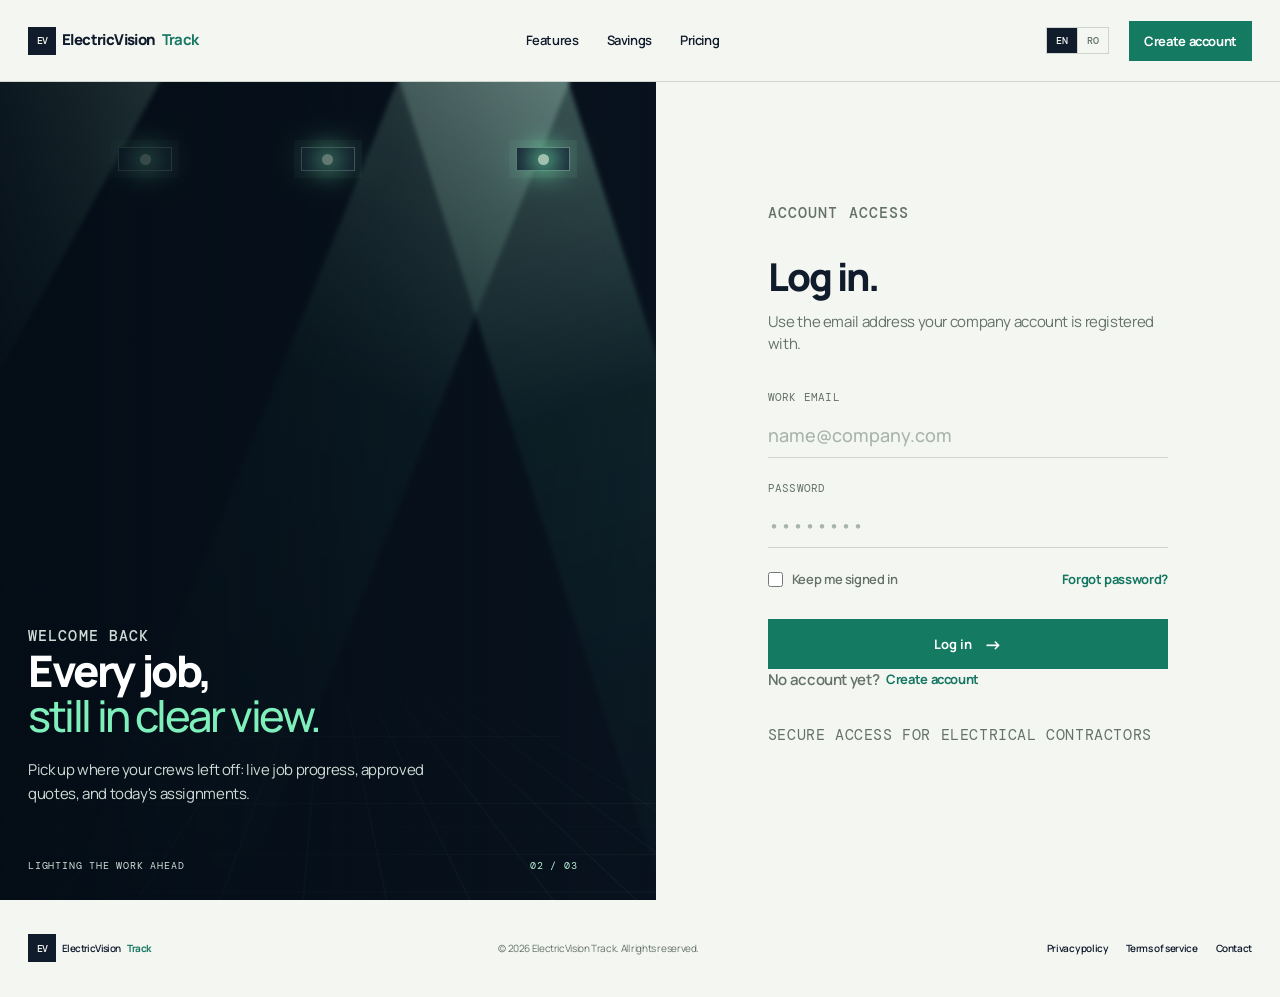
==== site/login.html @ 55ad73ba "Add login page in the site style with EN/RO localization" ====
<!doctype html>
<html lang="en">
  <head>
    <meta charset="UTF-8">
    <meta name="viewport" content="width=device-width, initial-scale=1.0">
    <meta name="description" data-i18n="login.meta.description" content="Log in to ElectricVision Track to manage quotes, crews, materials, and job progress.">
    <title data-i18n="login.meta.title">Log in · ElectricVision Track</title>
    <link rel="stylesheet" href="./styles.css">
  </head>
  <body class="ev-page">
    <header class="ev-nav">
      <a class="ev-brand" href="/" data-i18n-aria="brand.aria" aria-label="ElectricVision Track home"><span>EV</span> ElectricVision <b>Track</b></a>
      <nav class="ev-menu" data-i18n-aria="nav.aria" aria-label="Main navigation">
        <a href="/#features" data-i18n="nav.features">Features</a>
        <a href="/#savings" data-i18n="nav.savings">Savings</a>
        <a href="/#pricing" data-i18n="nav.pricing">Pricing</a>
      </nav>
      <div class="ev-nav-actions">
        <div class="ev-lang" data-i18n-aria="lang.aria" role="group" aria-label="Language">
          <button type="button" data-lang="en" aria-pressed="true">EN</button>
          <button type="button" data-lang="ro" aria-pressed="false">RO</button>
        </div>
        <a class="ev-button ev-button-small" href="https://app.dimensionvisiontrack.com/register" data-i18n="nav.cta">Create account</a>
      </div>
    </header>

    <main class="ev-auth">
      <section class="ev-auth-visual">
        <div class="ev-light-installation" data-i18n-aria="hero.lights" aria-label="Animated installation of architectural lights">
          <div class="ev-light-grid"></div>
          <i class="ev-beam ev-beam-one"></i>
          <i class="ev-beam ev-beam-two"></i>
          <i class="ev-beam ev-beam-three"></i>
          <div class="ev-fixture ev-fixture-one"><i></i></div>
          <div class="ev-fixture ev-fixture-two"><i></i></div>
          <div class="ev-fixture ev-fixture-three"><i></i></div>
        </div>
        <div class="ev-auth-visual-copy">
          <p class="ev-eyebrow" data-i18n="login.eyebrow">Welcome back</p>
          <h2 data-i18n="login.visualTitle1">Every job,<br><em data-i18n="login.visualTitle2">still in clear view.</em></h2>
          <p data-i18n="login.visualBody">Pick up where your crews left off: live job progress, approved quotes, and today's assignments.</p>
        </div>
        <div class="ev-light-caption"><span data-i18n="hero.caption">LIGHTING THE WORK AHEAD</span><b>02 / 03</b></div>
      </section>

      <section class="ev-auth-form">
        <div class="ev-auth-card">
          <p class="ev-eyebrow" data-i18n="login.formEyebrow">Account access</p>
          <h1 data-i18n="login.title">Log in.</h1>
          <p data-i18n="login.lede">Use the email address your company account is registered with.</p>

          <form method="post" action="https://app.dimensionvisiontrack.com/login">
            <label class="ev-field">
              <span data-i18n="login.email">Work email</span>
              <input type="email" name="email" autocomplete="email" required data-i18n-placeholder="login.emailPlaceholder" placeholder="name@company.com">
            </label>
            <label class="ev-field">
              <span data-i18n="login.password">Password</span>
              <input type="password" name="password" autocomplete="current-password" required placeholder="••••••••">
            </label>

            <div class="ev-auth-row">
              <label class="ev-remember">
                <input type="checkbox" name="remember">
                <span data-i18n="login.remember">Keep me signed in</span>
              </label>
              <a class="ev-auth-link" href="https://app.dimensionvisiontrack.com/forgot-password" data-i18n="login.forgot">Forgot password?</a>
            </div>

            <button class="ev-button" type="submit" data-i18n="login.submit">Log in <span>&#8594;</span></button>
          </form>

          <p class="ev-auth-alt">
            <span data-i18n="login.noAccount">No account yet?</span>
            <a class="ev-auth-link" href="https://app.dimensionvisiontrack.com/register" data-i18n="nav.cta">Create account</a>
          </p>
          <p class="ev-auth-note" data-i18n="login.note">SECURE ACCESS FOR ELECTRICAL CONTRACTORS</p>
        </div>
      </section>
    </main>

    <footer class="ev-footer">
      <a class="ev-brand" href="/"><span>EV</span> ElectricVision <b>Track</b></a>
      <p data-i18n="footer.rights">&copy; 2026 ElectricVision Track. All rights reserved.</p>
      <div>
        <a href="/privacy" data-i18n="footer.privacy">Privacy policy</a>
        <a href="/terms" data-i18n="footer.terms">Terms of service</a>
        <a href="mailto:polimoga@gmail.com" data-i18n="footer.contact">Contact</a>
      </div>
    </footer>

    <script src="./i18n.js"></script>
  </body>
</html>
---- site/styles.css ----
@import url('https://fonts.googleapis.com/css2?family=DM+Mono:wght@400;500&family=Manrope:wght@400;500;600;700;800&display=swap');

:root { --ev-ink: #101b2b; --ev-paper: #f4f6f2; --ev-mint: #b7f2d0; --ev-line: #ced5cf; --ev-muted: #647169; }

* { box-sizing: border-box; }

html { scroll-behavior: smooth; background: var(--ev-paper); }

body.ev-page { margin: 0; color: var(--ev-ink); background: var(--ev-paper); font-family: Manrope, Arial, sans-serif; font-size: 17px; line-height: 1.47059; letter-spacing: -.022em; font-synthesis: none; -webkit-font-smoothing: antialiased; -moz-osx-font-smoothing: grayscale; }

.ev-nav { height: 82px; padding: 0 max(28px, calc((100vw - 1240px) / 2)); display: flex; align-items: center; justify-content: space-between; border-bottom: 1px solid var(--ev-line); background: rgba(244,246,242,.95); position: sticky; top: 0; z-index: 4; }

.ev-brand { color: var(--ev-ink); font-size: 15px; font-weight: 800; text-decoration: none; letter-spacing: -.6px; display: flex; align-items: center; gap: 6px; }

.ev-brand span { display: inline-flex; align-items: center; justify-content: center; width: 28px; height: 28px; color: var(--ev-paper); background: var(--ev-ink); font: 500 10px 'DM Mono', monospace; letter-spacing: -1px; }

.ev-brand b { color: #157761; }

.ev-menu,.ev-nav-actions,.ev-hero-actions,.ev-footer div { display: flex; align-items: center; gap: 28px; }

.ev-menu a,.ev-login,.ev-footer a { color: var(--ev-ink); text-decoration: none; font-size: 13px; font-weight: 600; }

.ev-menu a:hover,.ev-login:hover,.ev-footer a:hover { color: #157761; }

.ev-button { background: #147a62; color: white; font: 700 13px Manrope, sans-serif; text-decoration: none; padding: 14px 19px; display: inline-flex; gap: 18px; align-items: center; justify-content: space-between; border: 0; cursor: pointer; }

.ev-button:hover { background: #0f624e; }

.ev-button-small { padding: 11px 15px; }

.ev-button span { font-size: 18px; line-height: 12px; }

.ev-button-light { background: var(--ev-mint); color: var(--ev-ink); }

.ev-button-light:hover { background: #d5fbe3; }

.ev-hero { min-height: calc(100vh - 82px); padding: 94px max(28px, calc((100vw - 1240px) / 2)); position: relative; display: flex; align-items: center; overflow: hidden; background: #09131f; }

.ev-hero-copy { z-index: 2; max-width: 590px; }

.ev-eyebrow { color: #167963; font: 500 11px 'DM Mono', monospace; letter-spacing: 1.1px; text-transform: uppercase; margin: 0 0 22px; }

.ev-hero .ev-eyebrow { color: var(--ev-mint); }

.ev-hero h1,.ev-section h2,.ev-savings h2,.ev-final h2 { font-size: clamp(48px, 5.35vw, 76px); letter-spacing: -4.5px; line-height: 1.02; margin: 0; font-weight: 800; }

.ev-hero h1 { color: white; }

.ev-hero h1 em,.ev-savings h2 em { font-weight: 500; color: #7ff0bb; }

.ev-lede { max-width: 490px; color: #d3e0dc; font-size: 17px; line-height: 1.65; margin: 28px 0 32px; }

.ev-text-link { color: white; font-size: 13px; font-weight: 700; text-decoration: none; }

.ev-text-link:hover { color: var(--ev-mint); }

.ev-text-link span { color: var(--ev-mint); font-size: 18px; margin-left: 8px; }

.ev-result-line,.ev-losses div { display: flex; justify-content: space-between; align-items: center; }

.ev-light-installation { position: absolute; inset: 0; overflow: hidden; background: #09131f; isolation: isolate; }

.ev-light-installation::after { content: ''; position: absolute; inset: 0; z-index: 1; background: linear-gradient(90deg, rgba(4,13,22,.94) 0%, rgba(4,13,22,.68) 38%, rgba(4,13,22,.05) 72%); }

.ev-light-grid { position: absolute; inset: 0; opacity: .35; background-image: linear-gradient(rgba(176, 242, 208, .14) 1px, transparent 1px), linear-gradient(90deg, rgba(176, 242, 208, .14) 1px, transparent 1px); background-size: 52px 52px; transform: perspective(450px) rotateX(57deg) scale(1.6) translateY(80px); transform-origin: center bottom; }

.ev-beam { position: absolute; width: 160px; height: 130vh; top: -26vh; background: linear-gradient(180deg, rgba(199,255,224,.8), rgba(75,231,174,.1) 50%, transparent); filter: blur(2px); mix-blend-mode: screen; transform-origin: 50% 0; animation: ev-sweep 8s ease-in-out infinite alternate; }

.ev-beam-one { left: 18%; transform: rotate(29deg); }

.ev-beam-two { left: 50%; opacity: .75; animation-delay: -2.7s; transform: rotate(-18deg); }

.ev-beam-three { left: 76%; opacity: .65; animation-delay: -5.1s; transform: rotate(22deg); }

.ev-fixture { position: absolute; top: 8%; height: 24px; width: 54px; border: 1px solid #7d9c9c; background: #203343; box-shadow: 0 0 0 7px rgba(168,244,204,.08), 0 0 34px rgba(149,255,204,.4); animation: ev-pulse 3.2s ease-in-out infinite alternate; }

.ev-fixture i { display: block; width: 11px; height: 11px; border-radius: 50%; margin: 6px auto; background: #d7ffe4; box-shadow: 0 0 22px 8px #82ffc0; }

.ev-fixture-one { left: 18%; }

.ev-fixture-two { left: calc(50% - 27px); animation-delay: -1.1s; }

.ev-fixture-three { right: 13%; animation-delay: -2.3s; }

.ev-light-caption { position: absolute; z-index: 2; display: flex; bottom: 28px; right: max(28px, calc((100vw - 1240px) / 2)); left: max(28px, calc((100vw - 1240px) / 2)); justify-content: space-between; color: #ccdfd8; font: 10px 'DM Mono', monospace; letter-spacing: .8px; }

.ev-light-caption b { color: var(--ev-mint); font-weight: 400; }

@keyframes ev-sweep { from { margin-left: -80px; opacity: .35; } to { margin-left: 75px; opacity: .9; } }

@keyframes ev-pulse { from { opacity: .45; } to { opacity: 1; } }

.ev-trust { border-top: 1px solid var(--ev-line); border-bottom: 1px solid var(--ev-line); padding: 21px max(28px, calc((100vw - 1240px) / 2)); display: flex; align-items: center; justify-content: space-between; }

.ev-trust p { color: var(--ev-muted); font: 500 10px 'DM Mono', monospace; letter-spacing: .6px; margin: 0; }

.ev-trust div { display: flex; gap: 36px; }

.ev-trust span { font: 700 12px Manrope, sans-serif; letter-spacing: 1px; color: #334239; }

.ev-section { max-width: 1240px; margin: auto; padding: 130px 0; }

.ev-section-heading { display: flex; justify-content: space-between; align-items: end; margin-bottom: 65px; }

.ev-feature-grid { border-top: 1px solid var(--ev-line); display: grid; grid-template-columns: repeat(3, 1fr); }

.ev-feature { min-height: 288px; padding: 27px 30px 25px 0; border-bottom: 1px solid var(--ev-line); border-right: 1px solid var(--ev-line); }

.ev-feature:nth-child(3n) { border-right: 0; padding-left: 30px; }

.ev-feature:nth-child(3n+2) { padding-left: 30px; }

.ev-feature > span { color: #167963; font: 11px 'DM Mono', monospace; }

.ev-feature h3 { font-size: 20px; margin: 42px 0 11px; letter-spacing: -.8px; }

.ev-feature p { color: var(--ev-muted); font-size: 13px; line-height: 1.7; max-width: 300px; margin: 0 0 18px; }

.ev-feature a,.ev-plan-link { color: #157761; font-size: 12px; font-weight: 800; text-decoration: none; }

.ev-feature a b { padding-left: 5px; font-size: 16px; }

.ev-savings { background: var(--ev-ink); color: white; padding: 120px max(28px, calc((100vw - 1240px) / 2)) 130px; }

.ev-savings-intro { max-width: 570px; }

.ev-savings-intro .ev-eyebrow { color: var(--ev-mint); }

.ev-savings h2 { color: #fff; }

.ev-savings-intro > p:last-child { color: #b5c0bd; font-size: 16px; line-height: 1.65; margin: 24px 0 52px; }

.ev-calculator { display: grid; grid-template-columns: 1fr 1.1fr 1fr; border: 1px solid #405163; }

.ev-inputs,.ev-results,.ev-losses { padding: 28px; }

.ev-inputs h3 { font-size: 16px; margin: 0 0 25px; }

.ev-inputs label { color: #b5c0bd; display: block; font-size: 11px; margin-top: 15px; position: relative; }

.ev-inputs label span { float: right; color: var(--ev-mint); font: 10px 'DM Mono', monospace; }

.ev-inputs input { width: 100%; background: transparent; border: 0; border-bottom: 1px solid #586676; color: white; padding: 10px 0; outline: none; font: 600 18px Manrope, sans-serif; }

.ev-results { background: #183a39; }

.ev-results > p,.ev-losses > p { font: 10px 'DM Mono', monospace; color: #bdd7cd; text-transform: uppercase; letter-spacing: .5px; margin: 0 0 22px; }

.ev-results > strong { display: block; color: var(--ev-mint); font-size: 39px; letter-spacing: -2px; margin-bottom: 35px; }

.ev-results > strong small { font-size: 13px; letter-spacing: 0; }

.ev-result-line { border-top: 1px solid #45615c; padding: 11px 0; color: #d5e3dd; font-size: 11px; }

.ev-result-line b { font-size: 11px; }

.ev-results .ev-button { margin-top: 23px; width: 100%; }

.ev-losses div { border-top: 1px solid #405163; padding: 12px 0; color: #b5c0bd; font-size: 10px; }

.ev-losses b { color: white; font: 10px 'DM Mono', monospace; }

.ev-pricing-heading { text-align: center; }

.ev-pricing-heading .ev-eyebrow { margin-bottom: 17px; }

.ev-pricing-heading h2 { font-size: clamp(42px, 5vw, 64px); }

.ev-pricing-heading > p:last-child { color: var(--ev-muted); font-size: 14px; margin: 16px auto 54px; }

.ev-plans { display: grid; grid-template-columns: repeat(4, 1fr); border: 1px solid var(--ev-line); }

.ev-plan { padding: 26px; border-right: 1px solid var(--ev-line); min-height: 445px; position: relative; }

.ev-plan:last-child { border-right: 0; }

.ev-plan-featured { background: var(--ev-ink); color: white; }

.ev-popular { position: absolute; top: 0; left: 0; right: 0; background: var(--ev-mint); color: var(--ev-ink); padding: 7px; text-align: center; text-transform: uppercase; font: 10px 'DM Mono', monospace; letter-spacing: .7px; }

.ev-plan-featured h3 { margin-top: 36px; }

.ev-plan h3 { font-size: 22px; letter-spacing: -1px; margin: 0 0 8px; }

.ev-users { color: #157761; font: 11px 'DM Mono', monospace; margin: 0; }

.ev-plan-featured .ev-users { color: var(--ev-mint); }

.ev-description { color: var(--ev-muted); font-size: 12px; line-height: 1.6; min-height: 55px; margin: 19px 0; }

.ev-plan-featured .ev-description { color: #b5c0bd; }

.ev-price { border-top: 1px solid var(--ev-line); border-bottom: 1px solid var(--ev-line); padding: 14px 0; }

.ev-plan-featured .ev-price { border-color: #405163; }

.ev-price b { display: block; font-size: 18px; }

.ev-price span { color: var(--ev-muted); font-size: 10px; }

.ev-plan-featured .ev-price span { color: #b5c0bd; }

.ev-plan ul { padding: 0; margin: 19px 0 25px; list-style: none; }

.ev-plan li { display: flex; justify-content: space-between; font-size: 11px; margin: 9px 0; }

.ev-plan li b { font: 11px 'DM Mono', monospace; }

.ev-plan .ev-button { width: 100%; }

.ev-final { text-align: center; background: #c2efd4; padding: 114px 24px 124px; }

.ev-final .ev-eyebrow { color: #157761; }

.ev-final h2 { font-size: clamp(45px, 5.4vw, 72px); margin-bottom: 34px; }

.ev-footer { max-width: 1240px; padding: 31px 0; margin: auto; display: flex; justify-content: space-between; align-items: center; }

.ev-footer p { color: var(--ev-muted); font-size: 10px; }

.ev-footer div { gap: 18px; }

.ev-footer a { font-size: 10px; }

@media (max-width: 1280px) { .ev-section,.ev-footer { margin-left: 28px; margin-right: 28px; }.ev-footer { max-width: none; } }

@media (max-width: 760px) { .ev-nav { height: 68px; padding: 0 20px; }.ev-menu { display: none; }.ev-login { display: none; }.ev-hero { min-height: calc(100vh - 68px); padding: 56px 24px 76px; margin: 0; }.ev-hero h1,.ev-section h2,.ev-savings h2,.ev-final h2 { letter-spacing: -2.6px; }.ev-light-installation::after { background: rgba(4,13,22,.67); }.ev-light-caption { right: 24px; left: 24px; }.ev-trust { padding: 18px 24px; display: block; }.ev-trust p { margin-bottom: 13px; }.ev-trust div { gap: 14px; flex-wrap: wrap; }.ev-trust span { font-size: 10px; }.ev-section { padding: 78px 0; margin: 0 24px; }.ev-section-heading { display: block; margin-bottom: 43px; }.ev-feature-grid,.ev-plans,.ev-calculator { grid-template-columns: 1fr; }.ev-feature,.ev-feature:nth-child(3n),.ev-feature:nth-child(3n+2) { min-height: 0; padding: 24px 0; border-right: 0; }.ev-feature h3 { margin-top: 24px; }.ev-savings { padding: 78px 24px; }.ev-calculator { margin: 0 -24px; }.ev-inputs,.ev-results,.ev-losses { padding: 24px; }.ev-plan { border-right: 0; border-bottom: 1px solid var(--ev-line); min-height: 0; }.ev-plan:last-child { border-bottom: 0; }.ev-pricing-heading { text-align: left; }.ev-footer { margin: 0 24px; padding: 25px 0; display: grid; gap: 18px; }.ev-footer p { margin: 0; }.ev-footer div { flex-wrap: wrap; }.ev-hero-actions { gap: 20px; }.ev-nav .ev-brand { font-size: 13px; } }

@media (prefers-reduced-motion: reduce) { .ev-beam,.ev-fixture { animation: none; } }

.ev-lang { display: inline-flex; border: 1px solid var(--ev-line); }
.ev-lang button { background: none; border: 0; padding: 6px 9px; color: var(--ev-muted); font: 500 10px 'DM Mono', monospace; letter-spacing: 0; cursor: pointer; }
.ev-lang button + button { border-left: 1px solid var(--ev-line); }
.ev-lang button:hover { color: var(--ev-ink); }
.ev-lang button[aria-pressed="true"] { background: var(--ev-ink); color: var(--ev-paper); }
.ev-nav-actions { gap: 20px; }

/* Login */
.ev-auth { display: grid; grid-template-columns: 1.05fr 1fr; min-height: calc(100vh - 82px); }
.ev-auth-visual { position: relative; overflow: hidden; display: flex; align-items: flex-end; padding: 94px max(28px, calc((100vw - 1240px) / 2)) 94px 0; background: #09131f; }
.ev-auth-visual .ev-light-installation::after { background: linear-gradient(90deg, rgba(4,13,22,.9) 0%, rgba(4,13,22,.6) 45%, rgba(4,13,22,.1) 100%); }
.ev-auth-visual-copy { position: relative; z-index: 2; max-width: 430px; padding-left: max(28px, calc((100vw - 1240px) / 2)); }
.ev-auth-visual h2 { color: white; font-size: clamp(34px, 3.4vw, 48px); letter-spacing: -2.4px; line-height: 1.04; margin: 0; font-weight: 800; }
.ev-auth-visual h2 em { font-weight: 500; color: #7ff0bb; font-style: normal; }
.ev-auth-visual p { color: #cddcd6; font-size: 15px; line-height: 1.6; margin: 20px 0 0; }
.ev-auth-visual .ev-light-caption { left: max(28px, calc((100vw - 1240px) / 2)); right: 78px; }

.ev-auth-form { display: flex; align-items: center; justify-content: center; padding: 94px 78px; background: var(--ev-paper); }
.ev-auth-card { width: 100%; max-width: 400px; }
.ev-auth-card h1 { font-size: clamp(32px, 3vw, 42px); letter-spacing: -2px; line-height: 1.05; margin: 0 0 14px; font-weight: 800; }
.ev-auth-card > p { color: var(--ev-muted); font-size: 15px; margin: 0 0 34px; }
.ev-field { display: block; margin-bottom: 22px; }
.ev-field > span { display: block; color: var(--ev-muted); font-size: 11px; letter-spacing: .2px; margin-bottom: 7px; text-transform: uppercase; font-family: 'DM Mono', monospace; }
.ev-field input { width: 100%; background: transparent; border: 0; border-bottom: 1px solid var(--ev-line); color: var(--ev-ink); padding: 10px 0; outline: none; font: 600 18px Manrope, sans-serif; }
.ev-field input:focus { border-bottom-color: #157761; }
.ev-field input::placeholder { color: #a9b3ad; font-weight: 500; }
.ev-auth-row { display: flex; align-items: center; justify-content: space-between; gap: 18px; margin: 4px 0 30px; }
.ev-remember { display: inline-flex; align-items: center; gap: 9px; color: var(--ev-muted); font-size: 13px; font-weight: 600; cursor: pointer; }
.ev-remember input { width: 15px; height: 15px; accent-color: #147a62; margin: 0; }
.ev-auth-link { color: #157761; font-size: 13px; font-weight: 700; text-decoration: none; }
.ev-auth-link:hover { color: #0f624e; }
.ev-auth-card .ev-button { width: 100%; justify-content: center; gap: 12px; padding: 16px 20px; }
.ev-auth-alt { display: flex; align-items: center; gap: 7px; flex-wrap: wrap; color: var(--ev-muted); font-size: 13px; font-weight: 600; margin: 24px 0 0; }
.ev-auth-note { color: #7d8a83; font: 10px 'DM Mono', monospace; letter-spacing: .6px; text-transform: uppercase; margin: 40px 0 0; }

@media (max-width: 1068px) {
  .ev-auth { grid-template-columns: 1fr; min-height: 0; }
  .ev-auth-visual { min-height: 380px; padding: 60px 24px; align-items: flex-end; }
  .ev-auth-visual-copy { padding-left: 0; }
  .ev-auth-visual .ev-light-caption { left: 24px; right: 24px; }
  .ev-auth-form { padding: 60px 24px 76px; justify-content: center; }
}
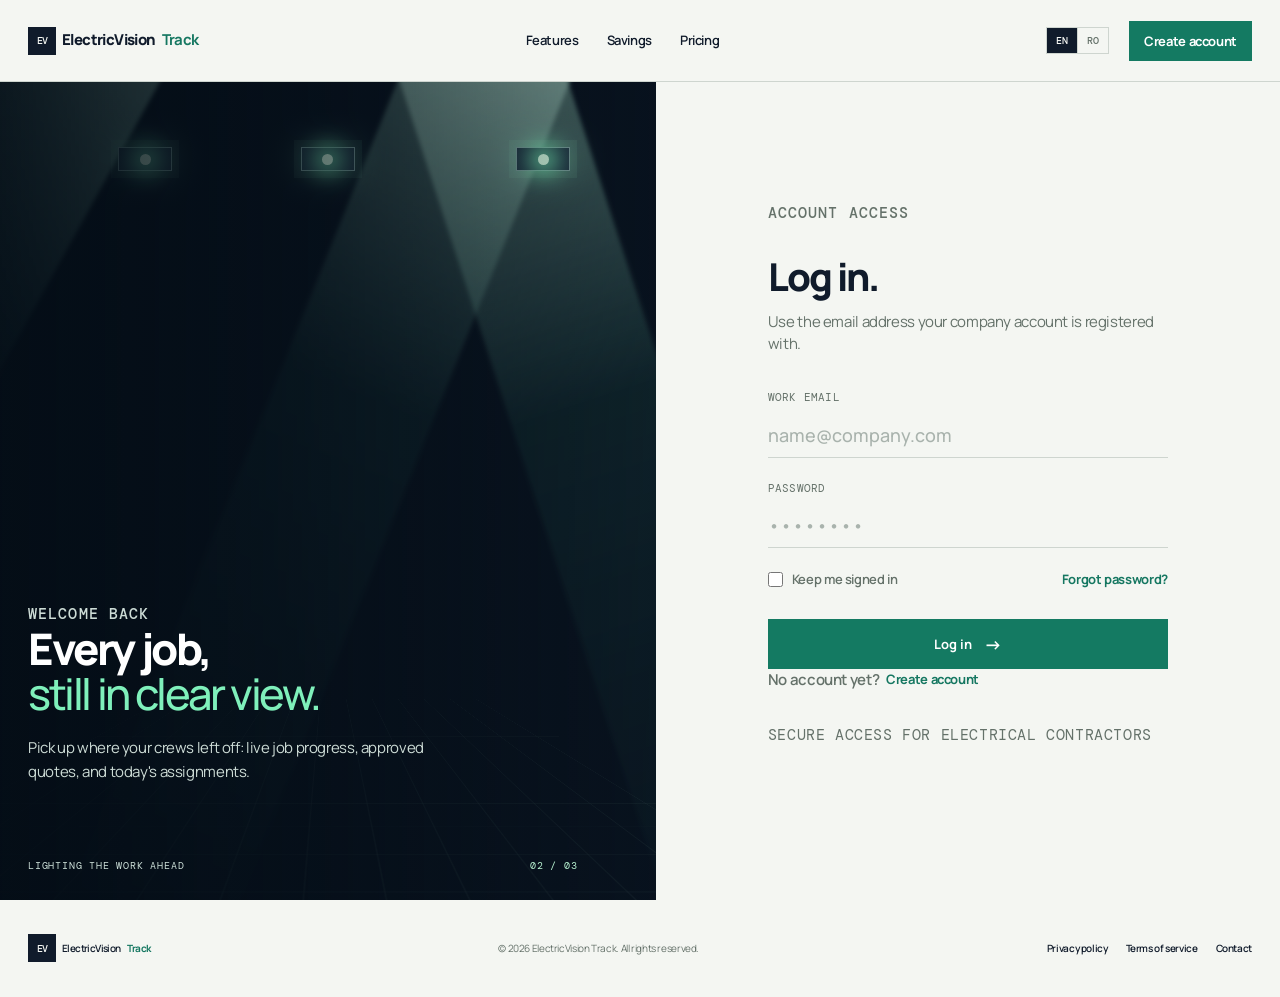
==== commit 0c95f998: "Add create account page in the site style and wire internal auth links" ====
--- a/site/login.html
+++ b/site/login.html
@@ -20,7 +20,7 @@
           <button type="button" data-lang="en" aria-pressed="true">EN</button>
           <button type="button" data-lang="ro" aria-pressed="false">RO</button>
         </div>
-        <a class="ev-button ev-button-small" href="https://app.dimensionvisiontrack.com/register" data-i18n="nav.cta">Create account</a>
+        <a class="ev-button ev-button-small" href="/register" data-i18n="nav.cta">Create account</a>
       </div>
     </header>
 
@@ -72,7 +72,7 @@
 
           <p class="ev-auth-alt">
             <span data-i18n="login.noAccount">No account yet?</span>
-            <a class="ev-auth-link" href="https://app.dimensionvisiontrack.com/register" data-i18n="nav.cta">Create account</a>
+            <a class="ev-auth-link" href="/register" data-i18n="nav.cta">Create account</a>
           </p>
           <p class="ev-auth-note" data-i18n="login.note">SECURE ACCESS FOR ELECTRICAL CONTRACTORS</p>
         </div>
--- a/site/styles.css
+++ b/site/styles.css
@@ -237,7 +237,7 @@
 
 /* Login */
 .ev-auth { display: grid; grid-template-columns: 1.05fr 1fr; min-height: calc(100vh - 82px); }
-.ev-auth-visual { position: relative; overflow: hidden; display: flex; align-items: flex-end; padding: 94px max(28px, calc((100vw - 1240px) / 2)) 94px 0; background: #09131f; }
+.ev-auth-visual { position: relative; overflow: hidden; display: flex; align-items: flex-end; padding: 94px max(28px, calc((100vw - 1240px) / 2)) 116px 0; background: #09131f; }
 .ev-auth-visual .ev-light-installation::after { background: linear-gradient(90deg, rgba(4,13,22,.9) 0%, rgba(4,13,22,.6) 45%, rgba(4,13,22,.1) 100%); }
 .ev-auth-visual-copy { position: relative; z-index: 2; max-width: 430px; padding-left: max(28px, calc((100vw - 1240px) / 2)); }
 .ev-auth-visual h2 { color: white; font-size: clamp(34px, 3.4vw, 48px); letter-spacing: -2.4px; line-height: 1.04; margin: 0; font-weight: 800; }
@@ -265,8 +265,15 @@
 
 @media (max-width: 1068px) {
   .ev-auth { grid-template-columns: 1fr; min-height: 0; }
-  .ev-auth-visual { min-height: 380px; padding: 60px 24px; align-items: flex-end; }
+  .ev-auth-visual { min-height: 380px; padding: 60px 24px 92px; align-items: flex-end; }
   .ev-auth-visual-copy { padding-left: 0; }
   .ev-auth-visual .ev-light-caption { left: 24px; right: 24px; }
   .ev-auth-form { padding: 60px 24px 76px; justify-content: center; }
 }
+
+.ev-auth-points { display: grid; gap: 9px; margin: 26px 0 0; color: #cddcd6; font-size: 13px; font-weight: 600; }
+.ev-auth-points li { display: flex; gap: 10px; }
+.ev-auth-points li::before { content: '—'; color: var(--ev-mint); }
+.ev-field-hint { display: block; margin-top: 8px; color: #8d9992; font: 10px 'DM Mono', monospace; letter-spacing: .5px; text-transform: uppercase; }
+.ev-auth-row-terms { justify-content: flex-start; }
+.ev-nav-actions .ev-login-persist { display: inline-flex; }
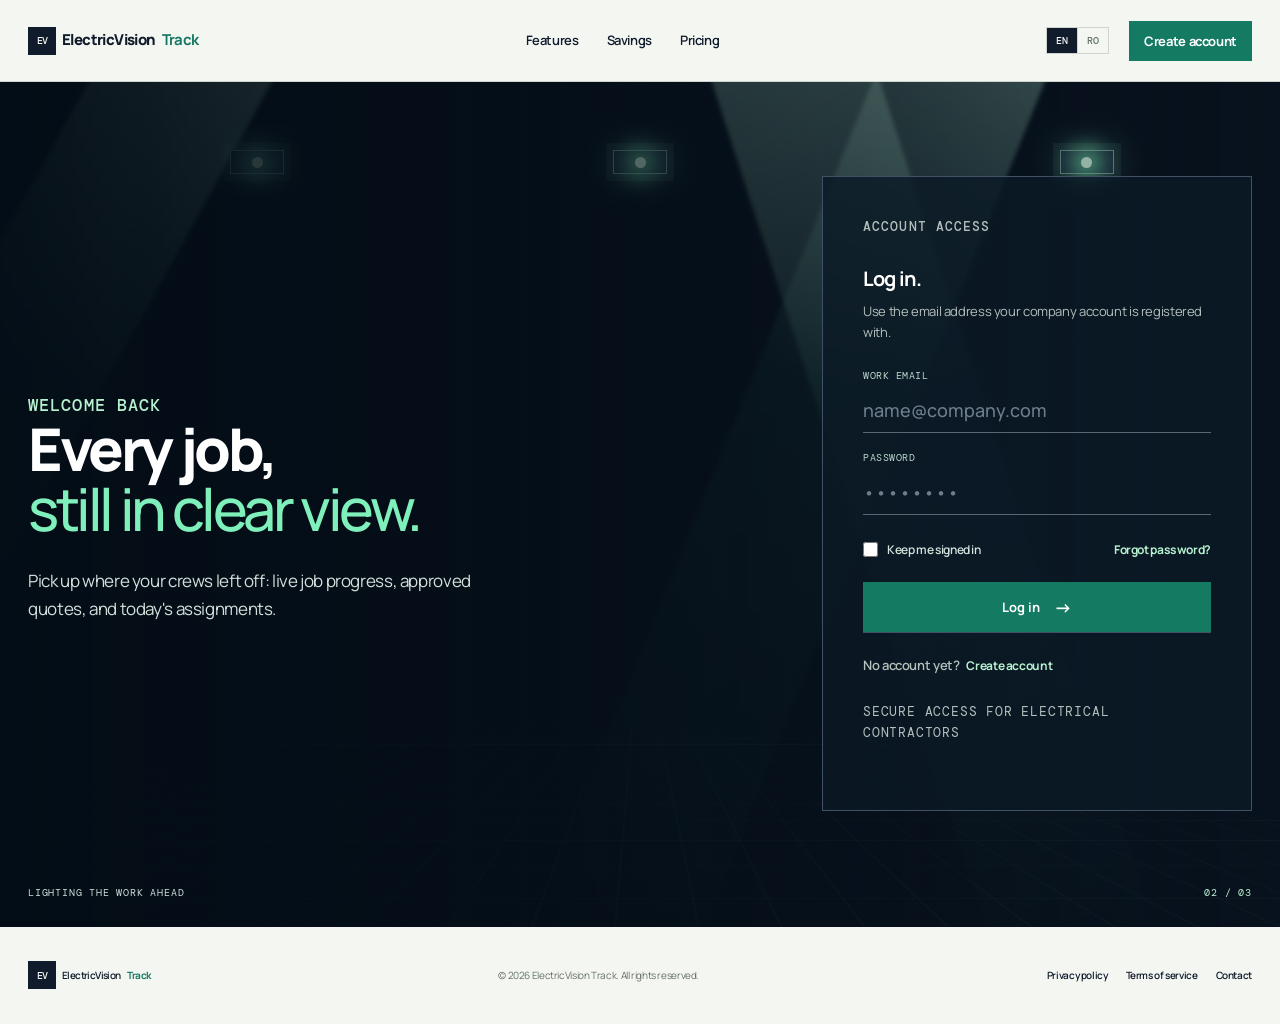
==== commit b96804e1: "Restyle login and create account pages to match the landing page dark hero treatment" ====
--- a/site/login.html
+++ b/site/login.html
@@ -25,58 +25,56 @@
     </header>
 
     <main class="ev-auth">
-      <section class="ev-auth-visual">
-        <div class="ev-light-installation" data-i18n-aria="hero.lights" aria-label="Animated installation of architectural lights">
-          <div class="ev-light-grid"></div>
-          <i class="ev-beam ev-beam-one"></i>
-          <i class="ev-beam ev-beam-two"></i>
-          <i class="ev-beam ev-beam-three"></i>
-          <div class="ev-fixture ev-fixture-one"><i></i></div>
-          <div class="ev-fixture ev-fixture-two"><i></i></div>
-          <div class="ev-fixture ev-fixture-three"><i></i></div>
-        </div>
-        <div class="ev-auth-visual-copy">
-          <p class="ev-eyebrow" data-i18n="login.eyebrow">Welcome back</p>
-          <h2 data-i18n="login.visualTitle1">Every job,<br><em data-i18n="login.visualTitle2">still in clear view.</em></h2>
-          <p data-i18n="login.visualBody">Pick up where your crews left off: live job progress, approved quotes, and today's assignments.</p>
-        </div>
-        <div class="ev-light-caption"><span data-i18n="hero.caption">LIGHTING THE WORK AHEAD</span><b>02 / 03</b></div>
-      </section>
+      <div class="ev-light-installation" data-i18n-aria="hero.lights" aria-label="Animated installation of architectural lights">
+        <div class="ev-light-grid"></div>
+        <i class="ev-beam ev-beam-one"></i>
+        <i class="ev-beam ev-beam-two"></i>
+        <i class="ev-beam ev-beam-three"></i>
+        <div class="ev-fixture ev-fixture-one"><i></i></div>
+        <div class="ev-fixture ev-fixture-two"><i></i></div>
+        <div class="ev-fixture ev-fixture-three"><i></i></div>
+      </div>
 
-      <section class="ev-auth-form">
-        <div class="ev-auth-card">
-          <p class="ev-eyebrow" data-i18n="login.formEyebrow">Account access</p>
-          <h1 data-i18n="login.title">Log in.</h1>
-          <p data-i18n="login.lede">Use the email address your company account is registered with.</p>
+      <div class="ev-auth-copy">
+        <p class="ev-eyebrow" data-i18n="login.eyebrow">Welcome back</p>
+        <h1 data-i18n="login.visualTitle1">Every job,<br><em data-i18n="login.visualTitle2">still in clear view.</em></h1>
+        <p data-i18n="login.visualBody">Pick up where your crews left off: live job progress, approved quotes, and today's assignments.</p>
+      </div>
 
-          <form method="post" action="https://app.dimensionvisiontrack.com/login">
-            <label class="ev-field">
-              <span data-i18n="login.email">Work email</span>
-              <input type="email" name="email" autocomplete="email" required data-i18n-placeholder="login.emailPlaceholder" placeholder="name@company.com">
+      <div class="ev-auth-panel">
+        <p class="ev-eyebrow" data-i18n="login.formEyebrow">Account access</p>
+        <h2 data-i18n="login.title">Log in.</h2>
+        <p data-i18n="login.lede">Use the email address your company account is registered with.</p>
+
+        <form method="post" action="https://app.dimensionvisiontrack.com/login">
+          <label class="ev-field">
+            <span data-i18n="login.email">Work email</span>
+            <input type="email" name="email" autocomplete="email" required data-i18n-placeholder="login.emailPlaceholder" placeholder="name@company.com">
+          </label>
+          <label class="ev-field">
+            <span data-i18n="login.password">Password</span>
+            <input type="password" name="password" autocomplete="current-password" required placeholder="••••••••">
+          </label>
+
+          <div class="ev-auth-row">
+            <label class="ev-remember">
+              <input type="checkbox" name="remember">
+              <span data-i18n="login.remember">Keep me signed in</span>
             </label>
-            <label class="ev-field">
-              <span data-i18n="login.password">Password</span>
-              <input type="password" name="password" autocomplete="current-password" required placeholder="••••••••">
-            </label>
+            <a class="ev-auth-link" href="https://app.dimensionvisiontrack.com/forgot-password" data-i18n="login.forgot">Forgot password?</a>
+          </div>
 
-            <div class="ev-auth-row">
-              <label class="ev-remember">
-                <input type="checkbox" name="remember">
-                <span data-i18n="login.remember">Keep me signed in</span>
-              </label>
-              <a class="ev-auth-link" href="https://app.dimensionvisiontrack.com/forgot-password" data-i18n="login.forgot">Forgot password?</a>
-            </div>
+          <button class="ev-button" type="submit" data-i18n="login.submit">Log in <span>&#8594;</span></button>
+        </form>
 
-            <button class="ev-button" type="submit" data-i18n="login.submit">Log in <span>&#8594;</span></button>
-          </form>
+        <p class="ev-auth-alt">
+          <span data-i18n="login.noAccount">No account yet?</span>
+          <a class="ev-auth-link" href="/register" data-i18n="nav.cta">Create account</a>
+        </p>
+        <p class="ev-auth-note" data-i18n="login.note">SECURE ACCESS FOR ELECTRICAL CONTRACTORS</p>
+      </div>
 
-          <p class="ev-auth-alt">
-            <span data-i18n="login.noAccount">No account yet?</span>
-            <a class="ev-auth-link" href="/register" data-i18n="nav.cta">Create account</a>
-          </p>
-          <p class="ev-auth-note" data-i18n="login.note">SECURE ACCESS FOR ELECTRICAL CONTRACTORS</p>
-        </div>
-      </section>
+      <div class="ev-light-caption"><span data-i18n="hero.caption">LIGHTING THE WORK AHEAD</span><b>02 / 03</b></div>
     </main>
 
     <footer class="ev-footer">
--- a/site/styles.css
+++ b/site/styles.css
@@ -235,45 +235,45 @@
 .ev-lang button[aria-pressed="true"] { background: var(--ev-ink); color: var(--ev-paper); }
 .ev-nav-actions { gap: 20px; }
 
-/* Login */
-.ev-auth { display: grid; grid-template-columns: 1.05fr 1fr; min-height: calc(100vh - 82px); }
-.ev-auth-visual { position: relative; overflow: hidden; display: flex; align-items: flex-end; padding: 94px max(28px, calc((100vw - 1240px) / 2)) 116px 0; background: #09131f; }
-.ev-auth-visual .ev-light-installation::after { background: linear-gradient(90deg, rgba(4,13,22,.9) 0%, rgba(4,13,22,.6) 45%, rgba(4,13,22,.1) 100%); }
-.ev-auth-visual-copy { position: relative; z-index: 2; max-width: 430px; padding-left: max(28px, calc((100vw - 1240px) / 2)); }
-.ev-auth-visual h2 { color: white; font-size: clamp(34px, 3.4vw, 48px); letter-spacing: -2.4px; line-height: 1.04; margin: 0; font-weight: 800; }
-.ev-auth-visual h2 em { font-weight: 500; color: #7ff0bb; font-style: normal; }
-.ev-auth-visual p { color: #cddcd6; font-size: 15px; line-height: 1.6; margin: 20px 0 0; }
-.ev-auth-visual .ev-light-caption { left: max(28px, calc((100vw - 1240px) / 2)); right: 78px; }
-
-.ev-auth-form { display: flex; align-items: center; justify-content: center; padding: 94px 78px; background: var(--ev-paper); }
-.ev-auth-card { width: 100%; max-width: 400px; }
-.ev-auth-card h1 { font-size: clamp(32px, 3vw, 42px); letter-spacing: -2px; line-height: 1.05; margin: 0 0 14px; font-weight: 800; }
-.ev-auth-card > p { color: var(--ev-muted); font-size: 15px; margin: 0 0 34px; }
-.ev-field { display: block; margin-bottom: 22px; }
-.ev-field > span { display: block; color: var(--ev-muted); font-size: 11px; letter-spacing: .2px; margin-bottom: 7px; text-transform: uppercase; font-family: 'DM Mono', monospace; }
-.ev-field input { width: 100%; background: transparent; border: 0; border-bottom: 1px solid var(--ev-line); color: var(--ev-ink); padding: 10px 0; outline: none; font: 600 18px Manrope, sans-serif; }
-.ev-field input:focus { border-bottom-color: #157761; }
-.ev-field input::placeholder { color: #a9b3ad; font-weight: 500; }
-.ev-auth-row { display: flex; align-items: center; justify-content: space-between; gap: 18px; margin: 4px 0 30px; }
-.ev-remember { display: inline-flex; align-items: center; gap: 9px; color: var(--ev-muted); font-size: 13px; font-weight: 600; cursor: pointer; }
+/* Login and create account, styled after the dark sections of the landing page */
+.ev-auth { position: relative; overflow: hidden; display: grid; align-items: center; grid-template-columns: 1fr 1fr; gap: 64px; min-height: calc(100vh - 82px); padding: 94px max(28px, calc((100vw - 1240px) / 2)) 116px; background: #09131f; }
+.ev-auth .ev-light-installation::after { background: linear-gradient(90deg, rgba(4,13,22,.94) 0%, rgba(4,13,22,.7) 42%, rgba(4,13,22,.18) 100%); }
+.ev-auth-copy { position: relative; z-index: 2; max-width: 560px; }
+.ev-auth-copy .ev-eyebrow { color: var(--ev-mint); }
+.ev-auth-copy h1 { color: white; font-size: clamp(44px, 4.6vw, 66px); letter-spacing: -3.4px; line-height: 1.02; margin: 0; font-weight: 800; }
+.ev-auth-copy h1 em { font-weight: 500; color: #7ff0bb; font-style: normal; }
+.ev-auth-copy > p { max-width: 490px; color: #d3e0dc; font-size: 17px; line-height: 1.65; margin: 28px 0 0; }
+.ev-auth-points { display: grid; gap: 10px; margin: 30px 0 0; color: #b5c0bd; font-size: 13px; font-weight: 600; }
+.ev-auth-points li { display: flex; gap: 10px; }
+.ev-auth-points li::before { content: '\2014'; color: var(--ev-mint); }
+
+.ev-auth-panel { position: relative; z-index: 2; justify-self: end; width: 100%; max-width: 430px; border: 1px solid #405163; background: rgba(11,26,38,.82); padding: 40px; }
+.ev-auth-panel h2 { color: white; font-size: 20px; letter-spacing: -.8px; margin: 0 0 8px; font-weight: 700; }
+.ev-auth-panel > p { color: #b5c0bd; font-size: 13px; line-height: 1.6; margin: 0 0 26px; }
+.ev-field { display: block; margin-top: 18px; }
+.ev-field > span { display: block; color: #bdd7cd; font: 10px 'DM Mono', monospace; letter-spacing: .5px; text-transform: uppercase; margin-bottom: 6px; }
+.ev-field input { width: 100%; background: transparent; border: 0; border-bottom: 1px solid #586676; color: white; padding: 10px 0; outline: none; font: 600 18px Manrope, sans-serif; }
+.ev-field input:focus { border-bottom-color: var(--ev-mint); }
+.ev-field input::placeholder { color: #6d7d8a; font-weight: 500; }
+.ev-field-hint { display: block; margin-top: 8px; color: #8ba098; font: 10px 'DM Mono', monospace; letter-spacing: .5px; text-transform: uppercase; }
+.ev-auth-row { display: flex; align-items: center; justify-content: space-between; flex-wrap: wrap; gap: 14px; margin: 26px 0 24px; }
+.ev-auth-row-terms { justify-content: flex-start; }
+.ev-remember { display: inline-flex; align-items: center; gap: 9px; color: #d5e3dd; font-size: 12px; font-weight: 600; cursor: pointer; }
 .ev-remember input { width: 15px; height: 15px; accent-color: #147a62; margin: 0; }
-.ev-auth-link { color: #157761; font-size: 13px; font-weight: 700; text-decoration: none; }
-.ev-auth-link:hover { color: #0f624e; }
-.ev-auth-card .ev-button { width: 100%; justify-content: center; gap: 12px; padding: 16px 20px; }
-.ev-auth-alt { display: flex; align-items: center; gap: 7px; flex-wrap: wrap; color: var(--ev-muted); font-size: 13px; font-weight: 600; margin: 24px 0 0; }
-.ev-auth-note { color: #7d8a83; font: 10px 'DM Mono', monospace; letter-spacing: .6px; text-transform: uppercase; margin: 40px 0 0; }
+.ev-auth-link { color: var(--ev-mint); font-size: 12px; font-weight: 700; text-decoration: none; }
+.ev-auth-link:hover { color: #d5fbe3; }
+.ev-auth-panel .ev-button { width: 100%; justify-content: center; gap: 14px; padding: 16px 20px; }
+.ev-auth-alt { display: flex; align-items: center; flex-wrap: wrap; gap: 7px; border-top: 1px solid #405163; margin: 26px 0 0; padding-top: 22px; color: #b5c0bd; font-size: 12px; font-weight: 600; }
+.ev-auth-note { color: #7f918b; font: 10px 'DM Mono', monospace; letter-spacing: .8px; text-transform: uppercase; margin: 18px 0 0; }
 
 @media (max-width: 1068px) {
-  .ev-auth { grid-template-columns: 1fr; min-height: 0; }
-  .ev-auth-visual { min-height: 380px; padding: 60px 24px 92px; align-items: flex-end; }
-  .ev-auth-visual-copy { padding-left: 0; }
-  .ev-auth-visual .ev-light-caption { left: 24px; right: 24px; }
-  .ev-auth-form { padding: 60px 24px 76px; justify-content: center; }
+  .ev-auth { grid-template-columns: 1fr; gap: 44px; min-height: 0; padding: 60px 24px 92px; }
+  .ev-auth-panel { justify-self: stretch; max-width: none; padding: 28px 24px; }
+  .ev-auth-copy h1 { letter-spacing: -2.2px; }
 }
 
-.ev-auth-points { display: grid; gap: 9px; margin: 26px 0 0; color: #cddcd6; font-size: 13px; font-weight: 600; }
-.ev-auth-points li { display: flex; gap: 10px; }
-.ev-auth-points li::before { content: '—'; color: var(--ev-mint); }
-.ev-field-hint { display: block; margin-top: 8px; color: #8d9992; font: 10px 'DM Mono', monospace; letter-spacing: .5px; text-transform: uppercase; }
-.ev-auth-row-terms { justify-content: flex-start; }
 .ev-nav-actions .ev-login-persist { display: inline-flex; }
+
+@media (max-width: 734px) {
+  .ev-auth .ev-fixture { display: none; }
+}
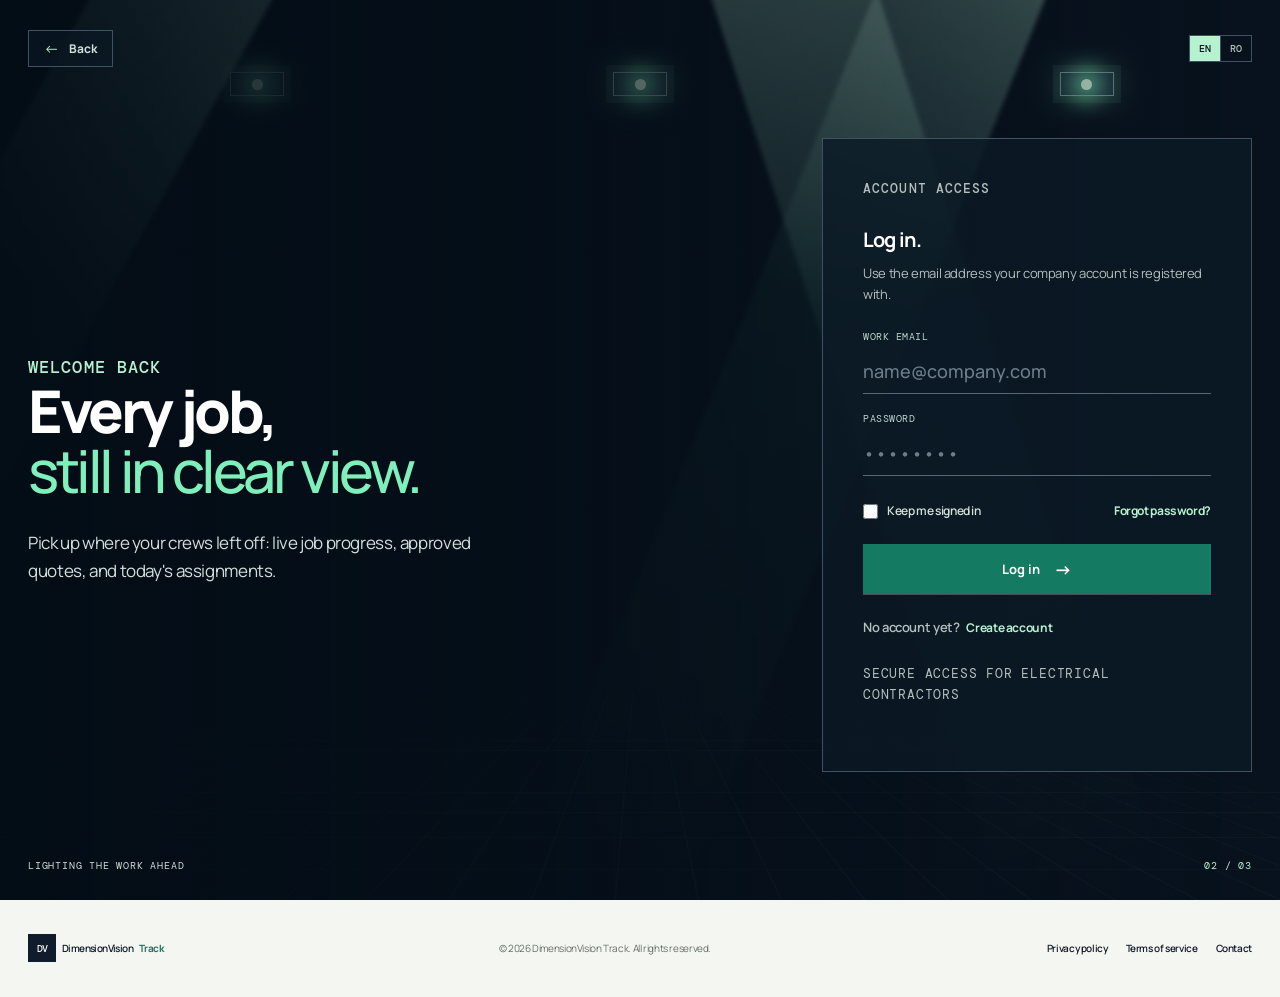
==== commit 20c7f41d: "Rename brand to DimensionVision and make login page headerless with a back button" ====
--- a/site/login.html
+++ b/site/login.html
@@ -3,28 +3,23 @@
   <head>
     <meta charset="UTF-8">
     <meta name="viewport" content="width=device-width, initial-scale=1.0">
-    <meta name="description" data-i18n="login.meta.description" content="Log in to ElectricVision Track to manage quotes, crews, materials, and job progress.">
-    <title data-i18n="login.meta.title">Log in · ElectricVision Track</title>
+    <meta name="description" data-i18n="login.meta.description" content="Log in to DimensionVision Track to manage quotes, crews, materials, and job progress.">
+    <title data-i18n="login.meta.title">Log in · DimensionVision Track</title>
     <link rel="stylesheet" href="./styles.css">
   </head>
-  <body class="ev-page">
-    <header class="ev-nav">
-      <a class="ev-brand" href="/" data-i18n-aria="brand.aria" aria-label="ElectricVision Track home"><span>EV</span> ElectricVision <b>Track</b></a>
-      <nav class="ev-menu" data-i18n-aria="nav.aria" aria-label="Main navigation">
-        <a href="/#features" data-i18n="nav.features">Features</a>
-        <a href="/#savings" data-i18n="nav.savings">Savings</a>
-        <a href="/#pricing" data-i18n="nav.pricing">Pricing</a>
-      </nav>
-      <div class="ev-nav-actions">
-        <div class="ev-lang" data-i18n-aria="lang.aria" role="group" aria-label="Language">
+  <body class="ev-page ev-page-bare">
+    <main class="ev-auth ev-auth-bare">
+      <div class="ev-auth-top">
+        <a class="ev-back" href="/" data-i18n-aria="back.aria" aria-label="Back to home">
+          <span aria-hidden="true">&#8592;</span>
+          <b data-i18n="back.label">Back</b>
+        </a>
+        <div class="ev-lang ev-lang-dark" data-i18n-aria="lang.aria" role="group" aria-label="Language">
           <button type="button" data-lang="en" aria-pressed="true">EN</button>
           <button type="button" data-lang="ro" aria-pressed="false">RO</button>
         </div>
-        <a class="ev-button ev-button-small" href="/register" data-i18n="nav.cta">Create account</a>
       </div>
-    </header>
 
-    <main class="ev-auth">
       <div class="ev-light-installation" data-i18n-aria="hero.lights" aria-label="Animated installation of architectural lights">
         <div class="ev-light-grid"></div>
         <i class="ev-beam ev-beam-one"></i>
@@ -78,8 +73,8 @@
     </main>
 
     <footer class="ev-footer">
-      <a class="ev-brand" href="/"><span>EV</span> ElectricVision <b>Track</b></a>
-      <p data-i18n="footer.rights">&copy; 2026 ElectricVision Track. All rights reserved.</p>
+      <a class="ev-brand" href="/"><span>DV</span> DimensionVision <b>Track</b></a>
+      <p data-i18n="footer.rights">&copy; 2026 DimensionVision Track. All rights reserved.</p>
       <div>
         <a href="/privacy" data-i18n="footer.privacy">Privacy policy</a>
         <a href="/terms" data-i18n="footer.terms">Terms of service</a>
--- a/site/styles.css
+++ b/site/styles.css
@@ -277,3 +277,21 @@
 @media (max-width: 734px) {
   .ev-auth .ev-fixture { display: none; }
 }
+
+/* Login page without header */
+.ev-auth-bare { min-height: 100vh; padding-top: 126px; }
+.ev-auth-top { position: absolute; z-index: 3; top: 30px; right: max(28px, calc((100vw - 1240px) / 2)); left: max(28px, calc((100vw - 1240px) / 2)); display: flex; align-items: center; justify-content: space-between; gap: 18px; }
+.ev-back { display: inline-flex; align-items: center; gap: 10px; border: 1px solid #405163; background: rgba(11,26,38,.6); padding: 9px 15px; color: #d5e3dd; text-decoration: none; }
+.ev-back span { color: var(--ev-mint); font-size: 15px; line-height: 1; }
+.ev-back b { font: 700 12px Manrope, sans-serif; letter-spacing: .2px; }
+.ev-back:hover { border-color: var(--ev-mint); color: white; }
+.ev-lang-dark { border-color: #405163; }
+.ev-lang-dark button { color: #b5c0bd; }
+.ev-lang-dark button + button { border-left-color: #405163; }
+.ev-lang-dark button:hover { color: white; }
+.ev-lang-dark button[aria-pressed="true"] { background: var(--ev-mint); color: #09131f; }
+
+@media (max-width: 1068px) {
+  .ev-auth-bare { padding-top: 104px; }
+  .ev-auth-top { top: 22px; right: 24px; left: 24px; }
+}
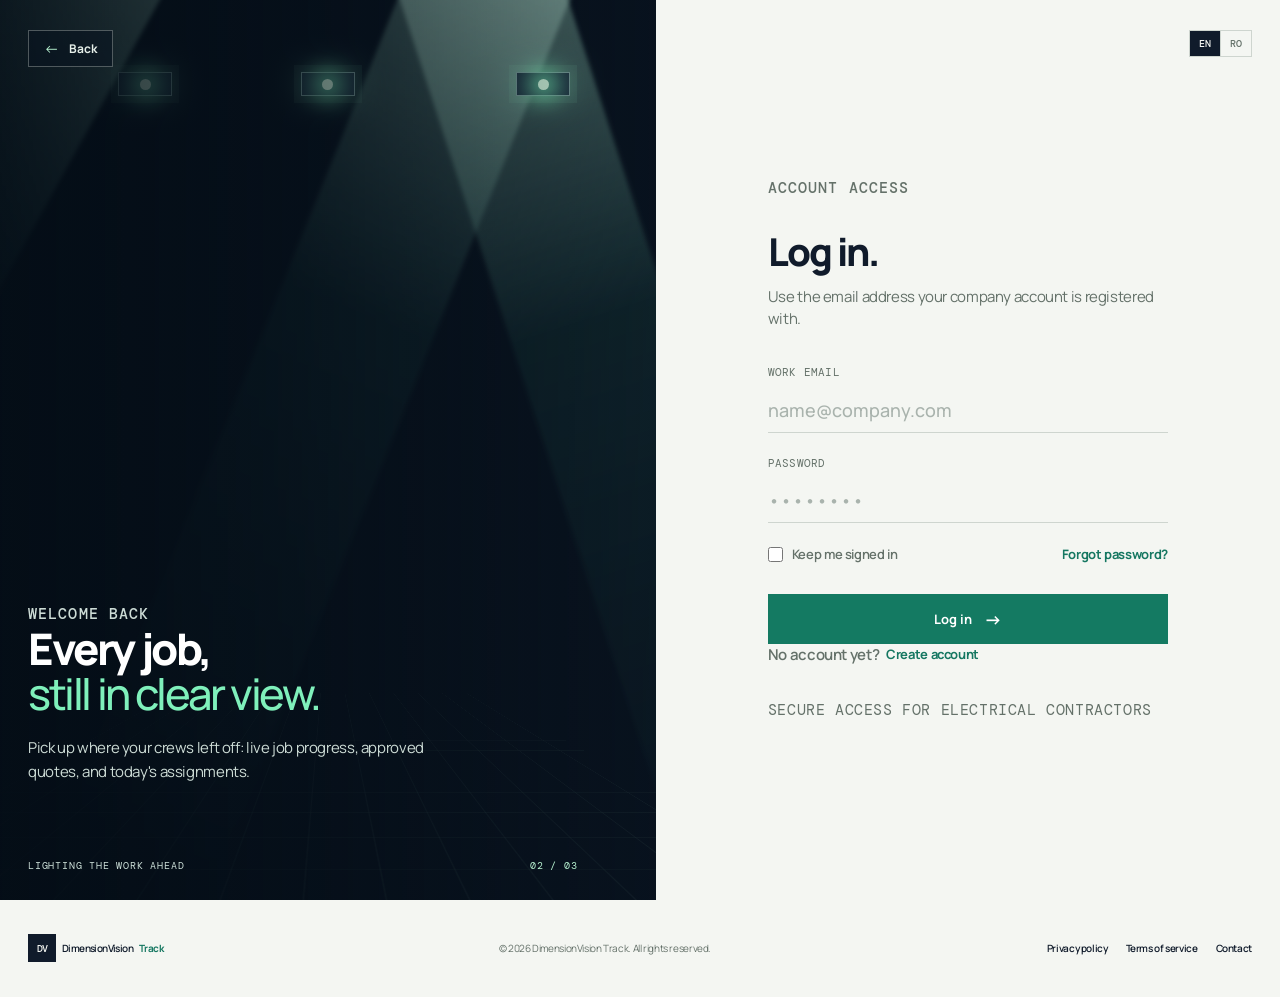
==== commit c2dc07df: "Restore white auth pages, keeping DimensionVision rename and headerless login" ====
--- a/site/login.html
+++ b/site/login.html
@@ -7,69 +7,69 @@
     <title data-i18n="login.meta.title">Log in · DimensionVision Track</title>
     <link rel="stylesheet" href="./styles.css">
   </head>
-  <body class="ev-page ev-page-bare">
+  <body class="ev-page">
     <main class="ev-auth ev-auth-bare">
-      <div class="ev-auth-top">
-        <a class="ev-back" href="/" data-i18n-aria="back.aria" aria-label="Back to home">
-          <span aria-hidden="true">&#8592;</span>
-          <b data-i18n="back.label">Back</b>
-        </a>
-        <div class="ev-lang ev-lang-dark" data-i18n-aria="lang.aria" role="group" aria-label="Language">
-          <button type="button" data-lang="en" aria-pressed="true">EN</button>
-          <button type="button" data-lang="ro" aria-pressed="false">RO</button>
-        </div>
+      <a class="ev-back" href="/" data-i18n-aria="back.aria" aria-label="Back to home">
+        <span aria-hidden="true">&#8592;</span>
+        <b data-i18n="back.label">Back</b>
+      </a>
+      <div class="ev-lang ev-lang-floating" data-i18n-aria="lang.aria" role="group" aria-label="Language">
+        <button type="button" data-lang="en" aria-pressed="true">EN</button>
+        <button type="button" data-lang="ro" aria-pressed="false">RO</button>
       </div>
 
-      <div class="ev-light-installation" data-i18n-aria="hero.lights" aria-label="Animated installation of architectural lights">
-        <div class="ev-light-grid"></div>
-        <i class="ev-beam ev-beam-one"></i>
-        <i class="ev-beam ev-beam-two"></i>
-        <i class="ev-beam ev-beam-three"></i>
-        <div class="ev-fixture ev-fixture-one"><i></i></div>
-        <div class="ev-fixture ev-fixture-two"><i></i></div>
-        <div class="ev-fixture ev-fixture-three"><i></i></div>
-      </div>
+      <section class="ev-auth-visual">
+        <div class="ev-light-installation" data-i18n-aria="hero.lights" aria-label="Animated installation of architectural lights">
+          <div class="ev-light-grid"></div>
+          <i class="ev-beam ev-beam-one"></i>
+          <i class="ev-beam ev-beam-two"></i>
+          <i class="ev-beam ev-beam-three"></i>
+          <div class="ev-fixture ev-fixture-one"><i></i></div>
+          <div class="ev-fixture ev-fixture-two"><i></i></div>
+          <div class="ev-fixture ev-fixture-three"><i></i></div>
+        </div>
+        <div class="ev-auth-visual-copy">
+          <p class="ev-eyebrow" data-i18n="login.eyebrow">Welcome back</p>
+          <h2 data-i18n="login.visualTitle1">Every job,<br><em data-i18n="login.visualTitle2">still in clear view.</em></h2>
+          <p data-i18n="login.visualBody">Pick up where your crews left off: live job progress, approved quotes, and today's assignments.</p>
+        </div>
+        <div class="ev-light-caption"><span data-i18n="hero.caption">LIGHTING THE WORK AHEAD</span><b>02 / 03</b></div>
+      </section>
 
-      <div class="ev-auth-copy">
-        <p class="ev-eyebrow" data-i18n="login.eyebrow">Welcome back</p>
-        <h1 data-i18n="login.visualTitle1">Every job,<br><em data-i18n="login.visualTitle2">still in clear view.</em></h1>
-        <p data-i18n="login.visualBody">Pick up where your crews left off: live job progress, approved quotes, and today's assignments.</p>
-      </div>
+      <section class="ev-auth-form">
+        <div class="ev-auth-card">
+          <p class="ev-eyebrow" data-i18n="login.formEyebrow">Account access</p>
+          <h1 data-i18n="login.title">Log in.</h1>
+          <p data-i18n="login.lede">Use the email address your company account is registered with.</p>
 
-      <div class="ev-auth-panel">
-        <p class="ev-eyebrow" data-i18n="login.formEyebrow">Account access</p>
-        <h2 data-i18n="login.title">Log in.</h2>
-        <p data-i18n="login.lede">Use the email address your company account is registered with.</p>
+          <form method="post" action="https://app.dimensionvisiontrack.com/login">
+            <label class="ev-field">
+              <span data-i18n="login.email">Work email</span>
+              <input type="email" name="email" autocomplete="email" required data-i18n-placeholder="login.emailPlaceholder" placeholder="name@company.com">
+            </label>
+            <label class="ev-field">
+              <span data-i18n="login.password">Password</span>
+              <input type="password" name="password" autocomplete="current-password" required placeholder="••••••••">
+            </label>
 
-        <form method="post" action="https://app.dimensionvisiontrack.com/login">
-          <label class="ev-field">
-            <span data-i18n="login.email">Work email</span>
-            <input type="email" name="email" autocomplete="email" required data-i18n-placeholder="login.emailPlaceholder" placeholder="name@company.com">
-          </label>
-          <label class="ev-field">
-            <span data-i18n="login.password">Password</span>
-            <input type="password" name="password" autocomplete="current-password" required placeholder="••••••••">
-          </label>
+            <div class="ev-auth-row">
+              <label class="ev-remember">
+                <input type="checkbox" name="remember">
+                <span data-i18n="login.remember">Keep me signed in</span>
+              </label>
+              <a class="ev-auth-link" href="https://app.dimensionvisiontrack.com/forgot-password" data-i18n="login.forgot">Forgot password?</a>
+            </div>
 
-          <div class="ev-auth-row">
-            <label class="ev-remember">
-              <input type="checkbox" name="remember">
-              <span data-i18n="login.remember">Keep me signed in</span>
-            </label>
-            <a class="ev-auth-link" href="https://app.dimensionvisiontrack.com/forgot-password" data-i18n="login.forgot">Forgot password?</a>
-          </div>
+            <button class="ev-button" type="submit" data-i18n="login.submit">Log in <span>&#8594;</span></button>
+          </form>
 
-          <button class="ev-button" type="submit" data-i18n="login.submit">Log in <span>&#8594;</span></button>
-        </form>
-
-        <p class="ev-auth-alt">
-          <span data-i18n="login.noAccount">No account yet?</span>
-          <a class="ev-auth-link" href="/register" data-i18n="nav.cta">Create account</a>
-        </p>
-        <p class="ev-auth-note" data-i18n="login.note">SECURE ACCESS FOR ELECTRICAL CONTRACTORS</p>
-      </div>
-
-      <div class="ev-light-caption"><span data-i18n="hero.caption">LIGHTING THE WORK AHEAD</span><b>02 / 03</b></div>
+          <p class="ev-auth-alt">
+            <span data-i18n="login.noAccount">No account yet?</span>
+            <a class="ev-auth-link" href="/register" data-i18n="nav.cta">Create account</a>
+          </p>
+          <p class="ev-auth-note" data-i18n="login.note">SECURE ACCESS FOR ELECTRICAL CONTRACTORS</p>
+        </div>
+      </section>
     </main>
 
     <footer class="ev-footer">
--- a/site/styles.css
+++ b/site/styles.css
@@ -235,63 +235,62 @@
 .ev-lang button[aria-pressed="true"] { background: var(--ev-ink); color: var(--ev-paper); }
 .ev-nav-actions { gap: 20px; }
 
-/* Login and create account, styled after the dark sections of the landing page */
-.ev-auth { position: relative; overflow: hidden; display: grid; align-items: center; grid-template-columns: 1fr 1fr; gap: 64px; min-height: calc(100vh - 82px); padding: 94px max(28px, calc((100vw - 1240px) / 2)) 116px; background: #09131f; }
-.ev-auth .ev-light-installation::after { background: linear-gradient(90deg, rgba(4,13,22,.94) 0%, rgba(4,13,22,.7) 42%, rgba(4,13,22,.18) 100%); }
-.ev-auth-copy { position: relative; z-index: 2; max-width: 560px; }
-.ev-auth-copy .ev-eyebrow { color: var(--ev-mint); }
-.ev-auth-copy h1 { color: white; font-size: clamp(44px, 4.6vw, 66px); letter-spacing: -3.4px; line-height: 1.02; margin: 0; font-weight: 800; }
-.ev-auth-copy h1 em { font-weight: 500; color: #7ff0bb; font-style: normal; }
-.ev-auth-copy > p { max-width: 490px; color: #d3e0dc; font-size: 17px; line-height: 1.65; margin: 28px 0 0; }
-.ev-auth-points { display: grid; gap: 10px; margin: 30px 0 0; color: #b5c0bd; font-size: 13px; font-weight: 600; }
+/* Login */
+.ev-auth { display: grid; grid-template-columns: 1.05fr 1fr; min-height: calc(100vh - 82px); }
+.ev-auth-visual { position: relative; overflow: hidden; display: flex; align-items: flex-end; padding: 94px max(28px, calc((100vw - 1240px) / 2)) 116px 0; background: #09131f; }
+.ev-auth-visual .ev-light-installation::after { background: linear-gradient(90deg, rgba(4,13,22,.9) 0%, rgba(4,13,22,.6) 45%, rgba(4,13,22,.1) 100%); }
+.ev-auth-visual-copy { position: relative; z-index: 2; max-width: 430px; padding-left: max(28px, calc((100vw - 1240px) / 2)); }
+.ev-auth-visual h2 { color: white; font-size: clamp(34px, 3.4vw, 48px); letter-spacing: -2.4px; line-height: 1.04; margin: 0; font-weight: 800; }
+.ev-auth-visual h2 em { font-weight: 500; color: #7ff0bb; font-style: normal; }
+.ev-auth-visual p { color: #cddcd6; font-size: 15px; line-height: 1.6; margin: 20px 0 0; }
+.ev-auth-visual .ev-light-caption { left: max(28px, calc((100vw - 1240px) / 2)); right: 78px; }
+
+.ev-auth-form { display: flex; align-items: center; justify-content: center; padding: 94px 78px; background: var(--ev-paper); }
+.ev-auth-card { width: 100%; max-width: 400px; }
+.ev-auth-card h1 { font-size: clamp(32px, 3vw, 42px); letter-spacing: -2px; line-height: 1.05; margin: 0 0 14px; font-weight: 800; }
+.ev-auth-card > p { color: var(--ev-muted); font-size: 15px; margin: 0 0 34px; }
+.ev-field { display: block; margin-bottom: 22px; }
+.ev-field > span { display: block; color: var(--ev-muted); font-size: 11px; letter-spacing: .2px; margin-bottom: 7px; text-transform: uppercase; font-family: 'DM Mono', monospace; }
+.ev-field input { width: 100%; background: transparent; border: 0; border-bottom: 1px solid var(--ev-line); color: var(--ev-ink); padding: 10px 0; outline: none; font: 600 18px Manrope, sans-serif; }
+.ev-field input:focus { border-bottom-color: #157761; }
+.ev-field input::placeholder { color: #a9b3ad; font-weight: 500; }
+.ev-auth-row { display: flex; align-items: center; justify-content: space-between; gap: 18px; margin: 4px 0 30px; }
+.ev-remember { display: inline-flex; align-items: center; gap: 9px; color: var(--ev-muted); font-size: 13px; font-weight: 600; cursor: pointer; }
+.ev-remember input { width: 15px; height: 15px; accent-color: #147a62; margin: 0; }
+.ev-auth-link { color: #157761; font-size: 13px; font-weight: 700; text-decoration: none; }
+.ev-auth-link:hover { color: #0f624e; }
+.ev-auth-card .ev-button { width: 100%; justify-content: center; gap: 12px; padding: 16px 20px; }
+.ev-auth-alt { display: flex; align-items: center; gap: 7px; flex-wrap: wrap; color: var(--ev-muted); font-size: 13px; font-weight: 600; margin: 24px 0 0; }
+.ev-auth-note { color: #7d8a83; font: 10px 'DM Mono', monospace; letter-spacing: .6px; text-transform: uppercase; margin: 40px 0 0; }
+
+@media (max-width: 1068px) {
+  .ev-auth { grid-template-columns: 1fr; min-height: 0; }
+  .ev-auth-visual { min-height: 380px; padding: 60px 24px 92px; align-items: flex-end; }
+  .ev-auth-visual-copy { padding-left: 0; }
+  .ev-auth-visual .ev-light-caption { left: 24px; right: 24px; }
+  .ev-auth-form { padding: 60px 24px 76px; justify-content: center; }
+}
+
+.ev-auth-points { display: grid; gap: 9px; margin: 26px 0 0; color: #cddcd6; font-size: 13px; font-weight: 600; }
 .ev-auth-points li { display: flex; gap: 10px; }
-.ev-auth-points li::before { content: '\2014'; color: var(--ev-mint); }
-
-.ev-auth-panel { position: relative; z-index: 2; justify-self: end; width: 100%; max-width: 430px; border: 1px solid #405163; background: rgba(11,26,38,.82); padding: 40px; }
-.ev-auth-panel h2 { color: white; font-size: 20px; letter-spacing: -.8px; margin: 0 0 8px; font-weight: 700; }
-.ev-auth-panel > p { color: #b5c0bd; font-size: 13px; line-height: 1.6; margin: 0 0 26px; }
-.ev-field { display: block; margin-top: 18px; }
-.ev-field > span { display: block; color: #bdd7cd; font: 10px 'DM Mono', monospace; letter-spacing: .5px; text-transform: uppercase; margin-bottom: 6px; }
-.ev-field input { width: 100%; background: transparent; border: 0; border-bottom: 1px solid #586676; color: white; padding: 10px 0; outline: none; font: 600 18px Manrope, sans-serif; }
-.ev-field input:focus { border-bottom-color: var(--ev-mint); }
-.ev-field input::placeholder { color: #6d7d8a; font-weight: 500; }
-.ev-field-hint { display: block; margin-top: 8px; color: #8ba098; font: 10px 'DM Mono', monospace; letter-spacing: .5px; text-transform: uppercase; }
-.ev-auth-row { display: flex; align-items: center; justify-content: space-between; flex-wrap: wrap; gap: 14px; margin: 26px 0 24px; }
+.ev-auth-points li::before { content: '—'; color: var(--ev-mint); }
+.ev-field-hint { display: block; margin-top: 8px; color: #8d9992; font: 10px 'DM Mono', monospace; letter-spacing: .5px; text-transform: uppercase; }
 .ev-auth-row-terms { justify-content: flex-start; }
-.ev-remember { display: inline-flex; align-items: center; gap: 9px; color: #d5e3dd; font-size: 12px; font-weight: 600; cursor: pointer; }
-.ev-remember input { width: 15px; height: 15px; accent-color: #147a62; margin: 0; }
-.ev-auth-link { color: var(--ev-mint); font-size: 12px; font-weight: 700; text-decoration: none; }
-.ev-auth-link:hover { color: #d5fbe3; }
-.ev-auth-panel .ev-button { width: 100%; justify-content: center; gap: 14px; padding: 16px 20px; }
-.ev-auth-alt { display: flex; align-items: center; flex-wrap: wrap; gap: 7px; border-top: 1px solid #405163; margin: 26px 0 0; padding-top: 22px; color: #b5c0bd; font-size: 12px; font-weight: 600; }
-.ev-auth-note { color: #7f918b; font: 10px 'DM Mono', monospace; letter-spacing: .8px; text-transform: uppercase; margin: 18px 0 0; }
-
-@media (max-width: 1068px) {
-  .ev-auth { grid-template-columns: 1fr; gap: 44px; min-height: 0; padding: 60px 24px 92px; }
-  .ev-auth-panel { justify-self: stretch; max-width: none; padding: 28px 24px; }
-  .ev-auth-copy h1 { letter-spacing: -2.2px; }
-}
-
 .ev-nav-actions .ev-login-persist { display: inline-flex; }
 
-@media (max-width: 734px) {
-  .ev-auth .ev-fixture { display: none; }
-}
-
-/* Login page without header */
-.ev-auth-bare { min-height: 100vh; padding-top: 126px; }
-.ev-auth-top { position: absolute; z-index: 3; top: 30px; right: max(28px, calc((100vw - 1240px) / 2)); left: max(28px, calc((100vw - 1240px) / 2)); display: flex; align-items: center; justify-content: space-between; gap: 18px; }
-.ev-back { display: inline-flex; align-items: center; gap: 10px; border: 1px solid #405163; background: rgba(11,26,38,.6); padding: 9px 15px; color: #d5e3dd; text-decoration: none; }
+/* Login page without the site header */
+.ev-auth-bare { position: relative; min-height: 100vh; }
+.ev-auth-bare .ev-auth-visual { padding-top: 126px; }
+.ev-auth-bare .ev-auth-form { padding-top: 126px; }
+.ev-back { position: absolute; z-index: 3; top: 30px; left: max(28px, calc((100vw - 1240px) / 2)); display: inline-flex; align-items: center; gap: 10px; border: 1px solid rgba(206,213,207,.35); background: rgba(9,19,31,.55); padding: 9px 15px; color: #e6efe9; text-decoration: none; }
 .ev-back span { color: var(--ev-mint); font-size: 15px; line-height: 1; }
 .ev-back b { font: 700 12px Manrope, sans-serif; letter-spacing: .2px; }
 .ev-back:hover { border-color: var(--ev-mint); color: white; }
-.ev-lang-dark { border-color: #405163; }
-.ev-lang-dark button { color: #b5c0bd; }
-.ev-lang-dark button + button { border-left-color: #405163; }
-.ev-lang-dark button:hover { color: white; }
-.ev-lang-dark button[aria-pressed="true"] { background: var(--ev-mint); color: #09131f; }
+.ev-lang-floating { position: absolute; z-index: 3; top: 30px; right: max(28px, calc((100vw - 1240px) / 2)); background: var(--ev-paper); }
 
 @media (max-width: 1068px) {
-  .ev-auth-bare { padding-top: 104px; }
-  .ev-auth-top { top: 22px; right: 24px; left: 24px; }
+  .ev-auth-bare .ev-auth-visual { padding-top: 104px; }
+  .ev-auth-bare .ev-auth-form { padding-top: 60px; }
+  .ev-back { top: 22px; left: 24px; }
+  .ev-lang-floating { top: 22px; right: 24px; }
 }
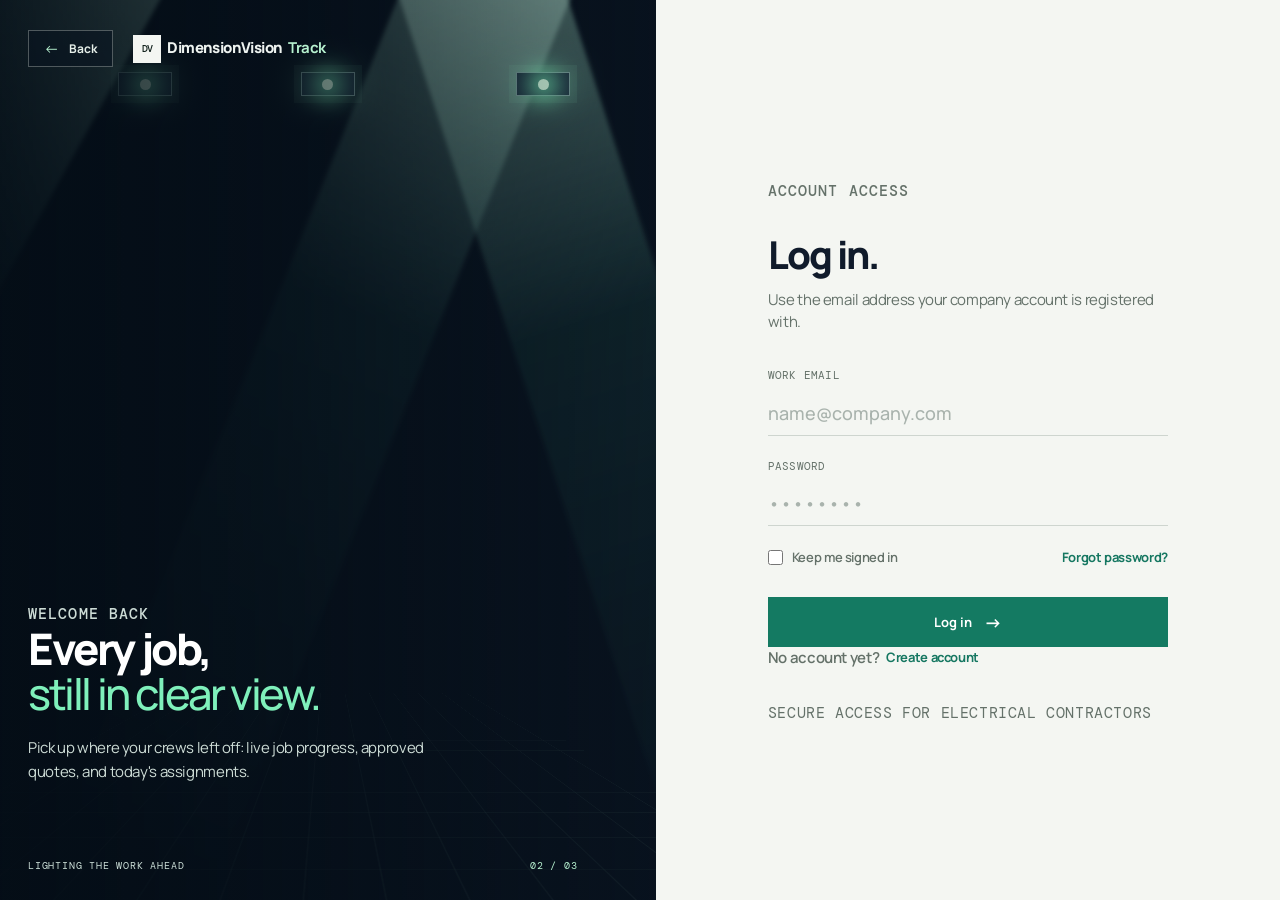
==== commit 1ec11df1: "Strip header and footer from auth pages, leaving back button and logo" ====
--- a/site/login.html
+++ b/site/login.html
@@ -9,13 +9,12 @@
   </head>
   <body class="ev-page">
     <main class="ev-auth ev-auth-bare">
-      <a class="ev-back" href="/" data-i18n-aria="back.aria" aria-label="Back to home">
-        <span aria-hidden="true">&#8592;</span>
-        <b data-i18n="back.label">Back</b>
-      </a>
-      <div class="ev-lang ev-lang-floating" data-i18n-aria="lang.aria" role="group" aria-label="Language">
-        <button type="button" data-lang="en" aria-pressed="true">EN</button>
-        <button type="button" data-lang="ro" aria-pressed="false">RO</button>
+      <div class="ev-auth-top">
+        <a class="ev-back" href="/" data-i18n-aria="back.aria" aria-label="Back to home">
+          <span aria-hidden="true">&#8592;</span>
+          <b data-i18n="back.label">Back</b>
+        </a>
+        <a class="ev-brand ev-brand-dark" href="/" data-i18n-aria="brand.aria" aria-label="DimensionVision Track home"><span>DV</span> DimensionVision <b>Track</b></a>
       </div>
 
       <section class="ev-auth-visual">
@@ -72,16 +71,6 @@
       </section>
     </main>
 
-    <footer class="ev-footer">
-      <a class="ev-brand" href="/"><span>DV</span> DimensionVision <b>Track</b></a>
-      <p data-i18n="footer.rights">&copy; 2026 DimensionVision Track. All rights reserved.</p>
-      <div>
-        <a href="/privacy" data-i18n="footer.privacy">Privacy policy</a>
-        <a href="/terms" data-i18n="footer.terms">Terms of service</a>
-        <a href="mailto:polimoga@gmail.com" data-i18n="footer.contact">Contact</a>
-      </div>
-    </footer>
-
     <script src="./i18n.js"></script>
   </body>
 </html>
--- a/site/styles.css
+++ b/site/styles.css
@@ -278,19 +278,26 @@
 .ev-auth-row-terms { justify-content: flex-start; }
 .ev-nav-actions .ev-login-persist { display: inline-flex; }
 
-/* Login page without the site header */
+/* Login and create account: no header or footer, only a back button and the logo */
 .ev-auth-bare { position: relative; min-height: 100vh; }
-.ev-auth-bare .ev-auth-visual { padding-top: 126px; }
-.ev-auth-bare .ev-auth-form { padding-top: 126px; }
-.ev-back { position: absolute; z-index: 3; top: 30px; left: max(28px, calc((100vw - 1240px) / 2)); display: inline-flex; align-items: center; gap: 10px; border: 1px solid rgba(206,213,207,.35); background: rgba(9,19,31,.55); padding: 9px 15px; color: #e6efe9; text-decoration: none; }
+.ev-auth-bare .ev-auth-visual { padding-top: 132px; }
+.ev-auth-bare .ev-auth-form { padding-top: 132px; }
+.ev-auth-top { position: absolute; z-index: 3; top: 30px; left: max(28px, calc((100vw - 1240px) / 2)); display: flex; align-items: center; gap: 20px; }
+.ev-back { display: inline-flex; align-items: center; gap: 10px; border: 1px solid rgba(206,213,207,.35); background: rgba(9,19,31,.55); padding: 9px 15px; color: #e6efe9; text-decoration: none; }
 .ev-back span { color: var(--ev-mint); font-size: 15px; line-height: 1; }
 .ev-back b { font: 700 12px Manrope, sans-serif; letter-spacing: .2px; }
 .ev-back:hover { border-color: var(--ev-mint); color: white; }
-.ev-lang-floating { position: absolute; z-index: 3; top: 30px; right: max(28px, calc((100vw - 1240px) / 2)); background: var(--ev-paper); }
+.ev-brand-dark { color: #eef3f0; }
+.ev-brand-dark span { background: var(--ev-paper); color: #10201b; }
+.ev-brand-dark b { color: var(--ev-mint); }
 
 @media (max-width: 1068px) {
-  .ev-auth-bare .ev-auth-visual { padding-top: 104px; }
+  .ev-auth-bare .ev-auth-visual { padding-top: 116px; }
   .ev-auth-bare .ev-auth-form { padding-top: 60px; }
-  .ev-back { top: 22px; left: 24px; }
-  .ev-lang-floating { top: 22px; right: 24px; }
+  .ev-auth-top { top: 22px; left: 24px; }
 }
+
+@media (max-width: 560px) {
+  .ev-auth-top { flex-direction: column; align-items: flex-start; gap: 12px; }
+  .ev-auth-bare .ev-auth-visual { padding-top: 150px; }
+}
